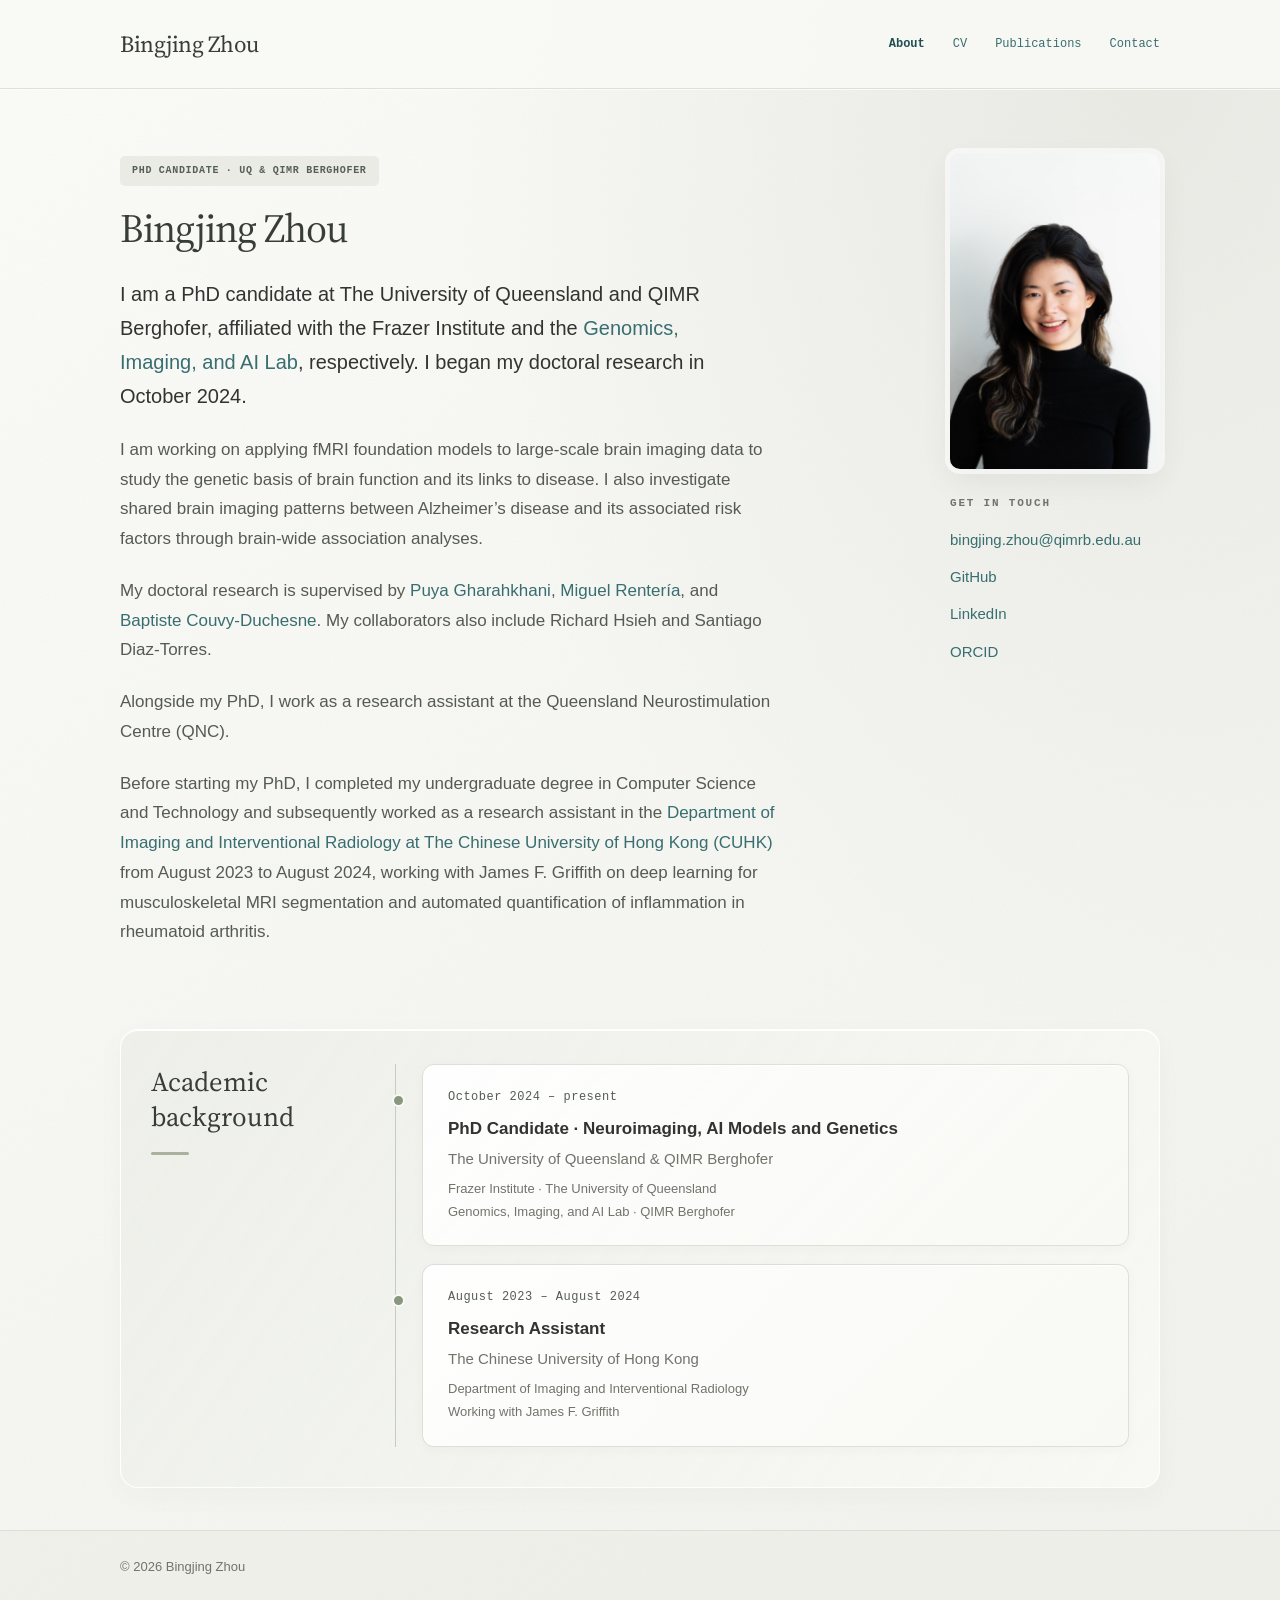
==== index.html @ 1d7e6c85 "Refine collaborator introduction" ====
<!doctype html>
<html lang="en">
<head>
<meta charset="utf-8">
<meta name="viewport" content="width=device-width, initial-scale=1">
<title>Bingjing Zhou | Imaging Genetics &amp; AI | QIMR Berghofer</title>
<meta name="description" content="Bingjing Zhou, PhD candidate at The University of Queensland and QIMR Berghofer. Academic background and contact information.">
<link rel="icon" href="data:image/svg+xml,%3Csvg xmlns='http://www.w3.org/2000/svg' viewBox='0 0 32 32'%3E%3Crect width='32' height='32' rx='8' fill='%233d365d'/%3E%3Ctext x='16' y='23' text-anchor='middle' font-family='Georgia' font-size='23' fill='white'%3EB%3C/text%3E%3C/svg%3E">
<link rel="stylesheet" href="site.css?v=20260913-teal-links">
<link rel="preconnect" href="https://fonts.googleapis.com">
<link rel="preconnect" href="https://fonts.gstatic.com" crossorigin>
<link href="https://fonts.googleapis.com/css2?family=Source+Sans+3:wght@400;500;600&family=Source+Serif+4:wght@400;500&display=swap" rel="stylesheet">
</head>
<body>
<a class="skip" href="#about">Skip to content</a>
<header><nav class="wrap" aria-label="Main navigation"><a class="brand" href="index.html">Bingjing Zhou</a><div class="navlinks"><a href="index.html" aria-current="page">About</a><a href="cv.html">CV</a><a href="publications.html">Publications</a><a href="index.html#contact">Contact</a></div></nav></header>
<main class="wrap">
<section class="intro" id="about" aria-labelledby="name">
<div><p class="eyebrow">PhD Candidate · UQ &amp; QIMR Berghofer</p><h1 id="name">Bingjing Zhou</h1><p class="lead">I am a PhD candidate at The University of Queensland and QIMR Berghofer, affiliated with the Frazer Institute and the <a href="https://www.qimrb.edu.au/researchers-and-labs/genomics-imaging-and-ai-lab">Genomics, Imaging, and AI Lab</a>, respectively. I began my doctoral research in October 2024.</p><p class="bio">I am working on applying fMRI foundation models to large-scale brain imaging data to study the genetic basis of brain function and its links to disease. I also investigate shared brain imaging patterns between Alzheimer’s disease and its associated risk factors through brain-wide association analyses.</p><p class="bio">My doctoral research is supervised by <a href="https://www.qimrb.edu.au/about/our-people/puya-gharahkhani">Puya Gharahkhani</a>, <a href="https://www.qimrb.edu.au/researchers-and-labs/computational-neurogenomics">Miguel Rentería</a>, and <a href="https://www.qimrb.edu.au/about/our-people/baptiste-couvy-duchesne">Baptiste Couvy-Duchesne</a>. My collaborators also include Richard Hsieh and Santiago Diaz-Torres.</p><p class="bio">Alongside my PhD, I work as a research assistant at the Queensland Neurostimulation Centre (QNC).</p><p class="bio">Before starting my PhD, I completed my undergraduate degree in Computer Science and Technology and subsequently worked as a research assistant in the <a href="https://www.diir.cuhk.edu.hk/">Department of Imaging and Interventional Radiology at The Chinese University of Hong Kong (CUHK)</a> from August 2023 to August 2024, working with James F. Griffith on deep learning for musculoskeletal MRI segmentation and automated quantification of inflammation in rheumatoid arthritis.</p></div>
<aside class="contact" id="contact" aria-labelledby="contact-title"><img class="profile-photo" src="assets/bingjing-zhou.jpg" alt="Bingjing Zhou" width="150" height="225"><h2 id="contact-title">Get in touch</h2><ul><li><a href="mailto:bingjing.zhou@qimrb.edu.au">bingjing.zhou@qimrb.edu.au</a></li><li><a href="https://github.com/Bingjing23">GitHub</a></li><li><a href="https://www.linkedin.com/in/bingjing-zhou-9565a0262/">LinkedIn</a></li><li><a href="https://orcid.org/0009-0007-9734-4721">ORCID</a></li></ul></aside>
</section>
<section class="section" id="background" aria-labelledby="background-title"><h2 id="background-title">Academic background</h2><div class="timeline"><article class="entry"><p class="date">October 2024 – present</p><h3>PhD Candidate · Neuroimaging, AI Models and Genetics</h3><p>The University of Queensland &amp; QIMR Berghofer</p><p class="detail">Frazer Institute · The University of Queensland<br>Genomics, Imaging, and AI Lab · QIMR Berghofer</p></article><article class="entry"><p class="date">August 2023 – August 2024</p><h3>Research Assistant</h3><p>The Chinese University of Hong Kong</p><p class="detail">Department of Imaging and Interventional Radiology<br>Working with James F. Griffith</p></article></div></section>
</main><footer><div class="wrap">© 2026 Bingjing Zhou</div></footer>
</body>
</html>
---- site.css ----
:root{color-scheme:light;--ink:#29263b;--muted:#666477;--accent:#574879;--line:#dedce6;--paper:#fbfbfd}*{box-sizing:border-box}html{scroll-behavior:smooth;scroll-padding-top:30px}body{margin:0;background:var(--paper);color:var(--ink);font-family:"Avenir Next",Avenir,"Segoe UI",sans-serif;font-size:17px;line-height:1.8}a{color:var(--accent);text-underline-offset:5px;text-decoration-thickness:1px}a:hover{color:#302143}a:focus-visible{outline:2px solid var(--accent);outline-offset:6px}.skip{position:absolute;left:20px;top:-80px;background:white;padding:10px}.skip:focus{top:10px}.wrap{width:min(100% - 64px,1040px);margin:auto}header{padding:29px 0;border-bottom:1px solid var(--line)}nav{display:flex;align-items:center;justify-content:space-between;gap:24px}.brand{text-decoration:none;font-family:Georgia,"Times New Roman",serif;font-size:24px;color:var(--ink)}.navlinks{display:flex;gap:28px;font-size:14px}.navlinks a{text-decoration:none}main{padding-top:78px}.intro{display:grid;grid-template-columns:minmax(0,1fr) 230px;gap:80px;padding-bottom:66px}.eyebrow{font-size:12px;letter-spacing:2px;text-transform:uppercase;font-weight:600;color:var(--accent);margin:0 0 20px}h1,h2{font-family:Georgia,"Times New Roman",serif;font-weight:400}h1{font-size:clamp(30px,4vw,40px);line-height:1.2;letter-spacing:-.6px;margin:0 0 25px}p{margin:0 0 22px}.lead{font-size:21px;line-height:1.65;max-width:600px}.bio{max-width:660px;color:#514e61}.contact{padding-top:0;margin-top:9px}.contact h2{font-family:inherit;font-weight:600;font-size:14px;margin:0 0 17px}.contact ul{list-style:none;padding:0;margin:0}.contact li{margin-bottom:11px;font-size:15px}.contact a{overflow-wrap:anywhere}.email{display:block;font-size:13px;margin-top:5px;color:var(--muted)}.section{display:grid;grid-template-columns:230px 1fr;gap:60px;border-top:1px solid var(--line);padding:40px 0 50px}.section h2{font-size:29px;line-height:1.3;margin:0}.timeline{border-left:1px solid #c6bfd5;padding-left:29px}.entry+.entry{margin-top:33px;padding-top:29px;border-top:1px solid var(--line)}.date{font-size:13px;letter-spacing:.5px;color:var(--accent);margin-bottom:7px}.entry h3{font-size:18px;font-weight:600;line-height:1.5;margin:0 0 4px}.entry p{font-size:16px;color:var(--muted);margin:0}.entry .detail{font-size:14px;margin-top:6px}footer{border-top:1px solid var(--line);padding:25px 0 32px;font-size:13px;color:var(--muted)}@media(max-width:740px){.wrap{width:calc(100% - 40px)}header{padding:22px 0}.navlinks{gap:16px}main{padding-top:48px}.intro{grid-template-columns:1fr;gap:22px;padding-bottom:38px}.intro>.contact{grid-row:1}h1{letter-spacing:-1px}.lead{font-size:19px}.contact{max-width:none}.contact ul{display:flex;gap:14px 24px;flex-wrap:wrap}.contact li{margin:0}.email{margin:12px 0}.section{grid-template-columns:1fr;gap:25px;padding:32px 0}.timeline{padding-left:20px}}@media(prefers-reduced-motion:reduce){html{scroll-behavior:auto}}

.profile-photo{display:block;width:150px;height:auto;border-radius:8px;margin:0 0 25px}.navlinks{flex-wrap:wrap}.navlinks a[aria-current="page"]{text-decoration:underline}.document{padding-bottom:60px}.document h1{font-size:44px;margin-bottom:40px}.document h2{font-size:27px;margin:32px 0 16px}.document h3{font-size:18px;margin-bottom:7px}.document ul{padding-left:22px}.publication{padding:25px 0;border-top:1px solid var(--line)}.publication h2{font-family:inherit;font-size:19px;line-height:1.6;margin:0 0 12px}.publication p{color:var(--muted);font-size:16px}.cv-block{border-top:1px solid var(--line);padding:20px 0}.cv-block p{margin-bottom:12px}@media(max-width:520px){nav{align-items:flex-start;flex-direction:column;gap:15px}.profile-photo{width:130px;height:auto}}

/* Editorial layout with a restrained lavender palette. */
:root{--ink:#292536;--muted:#706a7b;--accent:#68527f;--line:#e6e0e9;--paper:#fcfaf8}
body{background:radial-gradient(ellipse at 100% 0, #eee8f2 0, transparent 42rem),var(--paper)}
header{background:rgba(252,250,248,.8);padding:24px 0}
.brand{font-size:23px;letter-spacing:-.5px}
.navlinks{gap:8px}
.navlinks a{padding:6px 13px;border-radius:24px;transition:background .15s ease}
.navlinks a:hover,.navlinks a[aria-current="page"]{background:#ece5f0;text-decoration:none}
main{padding-top:64px}
.intro{gap:64px;grid-template-columns:minmax(0,1fr) 210px;padding-bottom:60px}
.eyebrow{font-size:10px;letter-spacing:1.6px;margin-bottom:18px}
h1{font-size:clamp(32px,4vw,40px);letter-spacing:-1px}
.lead{font-size:20px;line-height:1.75}
.bio{font-size:16px;line-height:1.85}
.bio a,.lead a{text-decoration-color:#c7b6d1}
.contact{margin-top:0;padding:0}
.profile-photo{width:100%;max-width:210px;height:auto;border-radius:12px;margin-bottom:25px;box-shadow:0 10px 28px #39254b12}
.contact h2{font-size:11px;text-transform:uppercase;letter-spacing:1.8px;color:var(--muted);margin-bottom:14px}
.contact ul{display:flex;flex-wrap:wrap;gap:9px}
.contact li{margin:0;font-size:12px}
.contact li a{display:block;padding:5px 11px;border:1px solid var(--line);border-radius:20px;text-decoration:none;background:#ffffff80}
.contact li a:hover{background:#eee7f2;border-color:#cbbcd5}
.section{grid-template-columns:210px 1fr;gap:64px;padding:40px 0 60px}
.section h2{font-size:27px}
.timeline{padding-left:26px;border-color:#d8ccdf}
.entry{position:relative;background:#ffffff90;border:1px solid var(--line);border-radius:12px;padding:22px 25px}
.entry::before{content:"";position:absolute;width:9px;height:9px;border-radius:50%;background:var(--accent);border:2px solid var(--paper);left:-31px;top:29px}
.entry+.entry{margin-top:18px;padding-top:22px}
.entry .date{font-size:12px;color:var(--accent);margin-bottom:8px}
.entry h3{font-size:17px}
.entry p{font-size:15px}
.entry .detail{font-size:13px}
.document{max-width:860px}
.document h1{font-size:38px;margin-bottom:34px}
.document h2{font-size:26px}
.cv-block,.publication{background:#ffffff80;border:1px solid var(--line);border-radius:12px;padding:24px 28px;margin-bottom:18px}
.cv-block h3{margin-top:0}
.publication h2{font-size:19px}
footer{background:#f2edf380}
@media(max-width:740px){
 main{padding-top:32px}
 .intro{grid-template-columns:1fr;gap:30px;padding-bottom:36px}
 .intro>.contact{grid-row:1;display:grid;grid-template-columns:130px 1fr;column-gap:24px;align-items:start}
 .profile-photo{width:130px;grid-row:1 / 3;margin-bottom:0}
 .contact h2{margin-top:8px;margin-bottom:12px;align-self:end}
 .contact ul{align-self:start;justify-content:flex-start}
 .section{grid-template-columns:1fr;gap:24px;padding:30px 0 40px}
 .lead{font-size:19px}
 .entry{padding:20px}
 .document h1{font-size:34px}
 .cv-block,.publication{padding:20px}
}
@media(max-width:520px){
 .navlinks{gap:2px;margin-left:-10px}
 .navlinks a{padding:5px 10px;font-size:13px}
 .intro>.contact{column-gap:20px}
 .contact li a{padding:4px 9px}
}
@media(prefers-reduced-motion:reduce){.navlinks a{transition:none}}

/* Cool blue accents keep the academic layout calm and distinctive. */
:root{--ink:#243747;--muted:#617787;--accent:#326d94;--line:#d9e6ef;--paper:#fbfdff}
body{background:radial-gradient(ellipse at 95% 8%,#dcedfa 0,transparent 45rem),linear-gradient(150deg,#fbfdff 25%,#edf6fc 75%,#f9fcff)}
header{background:#fbfdffe6;border-bottom-color:#d9e6ef}
.brand{color:#274e68}
.navlinks a:hover,.navlinks a[aria-current="page"]{background:#deedf7;color:#245c80}
a:hover{color:#17496c}
.eyebrow{display:inline-block;padding:6px 12px;background:#e6f1f9;border-radius:5px;color:#376780;letter-spacing:1.3px}
h1{color:#254d68}
.bio{color:#455d6e}
.bio a,.lead a{text-decoration-color:#a6c9df}
.profile-photo{box-shadow:12px 12px 0 #deedf680,0 12px 30px #305d7612}
.contact li a{background:#f8fcff;border-color:#cfdfeb}
.contact li a:hover{background:#dfedf7;border-color:#aacade}
.section{border-top:0;background:linear-gradient(120deg,#eaf4fb99,#f8fcff);border-radius:18px;padding:34px 30px 40px;margin-bottom:42px;gap:34px}
.section h2{color:#2e5975}
.section h2::after{content:"";display:block;width:38px;height:3px;background:#8cbad6;margin-top:18px;border-radius:2px}
.timeline{border-color:#b8d3e5}
.entry{background:#ffffffd9;border-color:#d5e4ee;box-shadow:0 4px 15px #335a7210}
.entry::before{background:#5d94b7}
.cv-block,.publication{background:#ffffffb8;border-color:#d5e4ee;box-shadow:0 4px 15px #335a7208}
footer{background:#e8f2f980}
@media(max-width:740px){.section{padding:26px 18px 30px;gap:26px;margin-bottom:30px}.section h2::after{margin-top:12px}.timeline{padding-left:22px}.entry::before{left:-27px}}

/* A subtle paper grain adds depth without competing with the text. */
body{position:relative;isolation:isolate}
body::before{content:"";position:absolute;inset:0;z-index:-1;pointer-events:none;opacity:.12;background-image:url("data:image/svg+xml,%3Csvg xmlns='http://www.w3.org/2000/svg' width='180' height='180'%3E%3Cfilter id='grain'%3E%3CfeTurbulence type='fractalNoise' baseFrequency='.78' numOctaves='3' stitchTiles='stitch'/%3E%3C/filter%3E%3Cpath fill='%236c8799' filter='url(%23grain)' opacity='.4' d='M0 0h180v180H0z'/%3E%3C/svg%3E")}
header{background:#fbfdffd9;box-shadow:0 1px 0 #ffffffb3}
.profile-photo{box-shadow:0 0 0 5px #ffffff85,0 12px 30px #31566e18;border-radius:10px}
.section{background:linear-gradient(125deg,#e6f1f9b3,#f8fcffb3);border:1px solid #ffffffc7;box-shadow:inset 0 1px 0 #fff,0 8px 28px #36566d08}
.entry,.cv-block,.publication{background:linear-gradient(135deg,#ffffffeb,#f8fbfde0);box-shadow:inset 0 1px 0 #fff,0 3px 12px #36566d08;border-color:#dce7ee}
.contact li a{box-shadow:inset 0 1px 0 #fff,0 2px 4px #36566d05}

/* Preview: editorial serif headings and readable sans-serif body. */
body{font-family:"Avenir Next",Avenir,"Segoe UI",sans-serif;font-size:17px;line-height:1.75}
h1,h2,.brand{font-family:"Source Serif 4",Georgia,serif}
.bio{font-size:17px;line-height:1.75}
.lead{line-height:1.7}
.contact h2,.publication h2{font-family:inherit}

/* Paper-white preview with restrained typewriter accents. */
:root{--ink:#333431;--muted:#73736c;--accent:#555c55;--line:#ddded7;--paper:#f8f8f4}
body{background:radial-gradient(ellipse at 90% 5%,#e9eae4 0,transparent 45rem),linear-gradient(140deg,#fbfbf8,#f1f2ed)}
header{background:#fafaf6db;border-bottom-color:#dedfd8}
h1,.brand,.section h2{color:#383d37}
a:hover{color:#272d28}
.navlinks,.eyebrow,.date,.contact h2{font-family:"SFMono-Regular",Consolas,"Liberation Mono",monospace}
.navlinks{font-size:12px}
.navlinks a:hover,.navlinks a[aria-current="page"]{background:#e6e8e0;color:#3b433b}
.eyebrow{background:#e9ebe4;color:#565f53;font-size:10px;letter-spacing:.7px}
.bio{color:#555b53}
.bio a,.lead a{text-decoration-color:#b5bdb0}
.profile-photo{box-shadow:0 0 0 5px #ffffff9c,0 12px 30px #393b3014}
.contact li a{background:#fafbf7;border-color:#dadfd3;box-shadow:inset 0 1px 0 #fff}
.contact li a:hover{background:#e9ece3;border-color:#bdc5b6}
.section{background:linear-gradient(125deg,#e9ebe4a6,#fafbf7c7);border-color:#ffffffe0;box-shadow:inset 0 1px 0 #fff,0 8px 28px #393b3008}
.section h2::after{background:#a8b29e}
.timeline{border-color:#c6ccbf}
.entry,.cv-block,.publication{background:linear-gradient(135deg,#fffffff0,#f8f9f4e0);border-color:#dedfd7;box-shadow:inset 0 1px 0 #fff,0 3px 12px #393b3008}
.entry::before{background:#89977f}
footer{background:#e9ece380}

/* Restore understated navigation and vertically arranged contact links. */
.navlinks{gap:28px;margin-left:0}
.navlinks a{padding:0;border-radius:0;transition:none}
.navlinks a:hover,.navlinks a[aria-current="page"]{background:transparent;text-decoration:underline;text-underline-offset:5px}
.contact ul{display:block}
.contact li{margin:0 0 11px;font-size:15px}
.contact li a{display:inline;padding:0;border:0;border-radius:0;background:transparent;box-shadow:none;text-decoration:underline;text-underline-offset:5px}
.contact li a:hover{background:transparent}
@media(max-width:740px){.navlinks{gap:16px}}
@media(max-width:520px){.navlinks a{padding:0}}

/* Identify links by a muted teal accent, without underlines. */
a{color:#386e70;text-decoration:none}
a:hover{color:#214e50;text-decoration:none}
.navlinks a:hover,.navlinks a[aria-current="page"],.contact li a{text-decoration:none}
.navlinks a[aria-current="page"]{color:#214e50;font-weight:600}
.contact li a:hover{color:#214e50}
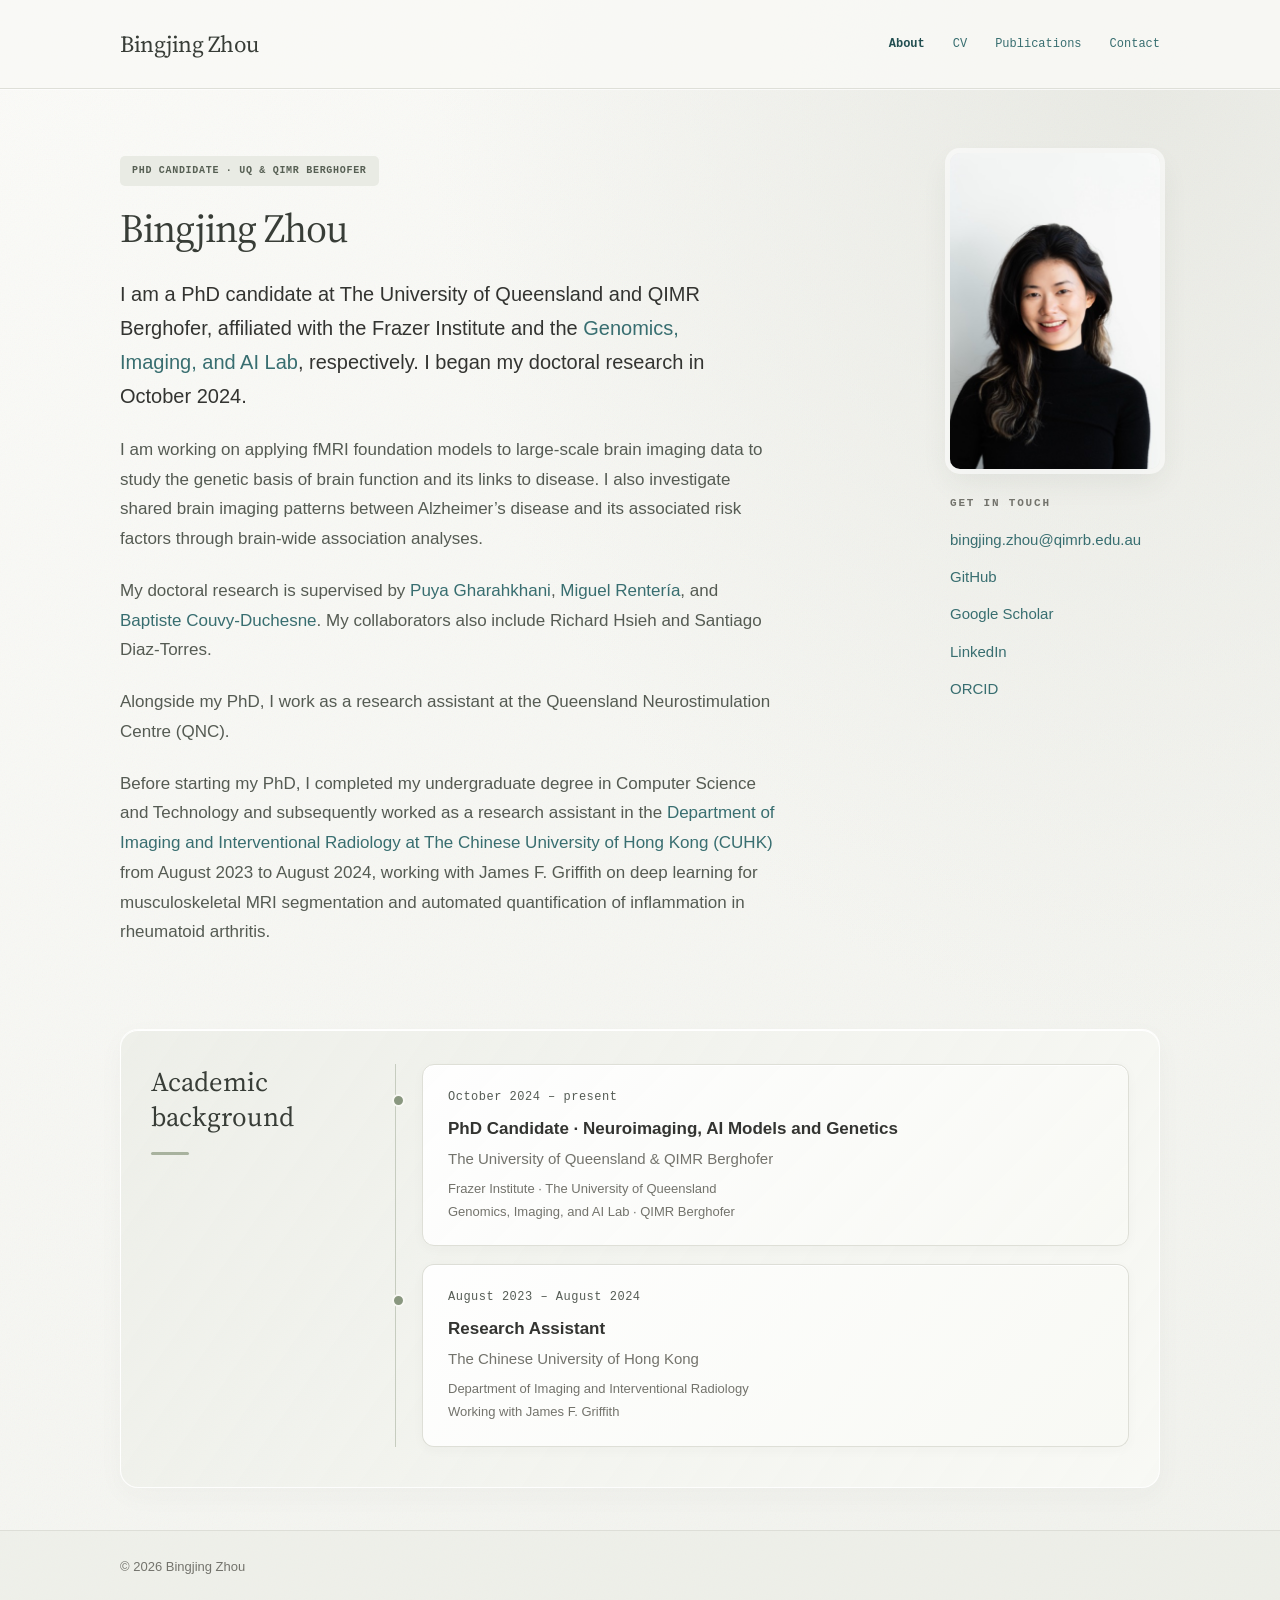
==== commit bf772cc7: "Add Google Scholar profile link" ====
--- a/index.html
+++ b/index.html
@@ -17,7 +17,7 @@
 <main class="wrap">
 <section class="intro" id="about" aria-labelledby="name">
 <div><p class="eyebrow">PhD Candidate · UQ &amp; QIMR Berghofer</p><h1 id="name">Bingjing Zhou</h1><p class="lead">I am a PhD candidate at The University of Queensland and QIMR Berghofer, affiliated with the Frazer Institute and the <a href="https://www.qimrb.edu.au/researchers-and-labs/genomics-imaging-and-ai-lab">Genomics, Imaging, and AI Lab</a>, respectively. I began my doctoral research in October 2024.</p><p class="bio">I am working on applying fMRI foundation models to large-scale brain imaging data to study the genetic basis of brain function and its links to disease. I also investigate shared brain imaging patterns between Alzheimer’s disease and its associated risk factors through brain-wide association analyses.</p><p class="bio">My doctoral research is supervised by <a href="https://www.qimrb.edu.au/about/our-people/puya-gharahkhani">Puya Gharahkhani</a>, <a href="https://www.qimrb.edu.au/researchers-and-labs/computational-neurogenomics">Miguel Rentería</a>, and <a href="https://www.qimrb.edu.au/about/our-people/baptiste-couvy-duchesne">Baptiste Couvy-Duchesne</a>. My collaborators also include Richard Hsieh and Santiago Diaz-Torres.</p><p class="bio">Alongside my PhD, I work as a research assistant at the Queensland Neurostimulation Centre (QNC).</p><p class="bio">Before starting my PhD, I completed my undergraduate degree in Computer Science and Technology and subsequently worked as a research assistant in the <a href="https://www.diir.cuhk.edu.hk/">Department of Imaging and Interventional Radiology at The Chinese University of Hong Kong (CUHK)</a> from August 2023 to August 2024, working with James F. Griffith on deep learning for musculoskeletal MRI segmentation and automated quantification of inflammation in rheumatoid arthritis.</p></div>
-<aside class="contact" id="contact" aria-labelledby="contact-title"><img class="profile-photo" src="assets/bingjing-zhou.jpg" alt="Bingjing Zhou" width="150" height="225"><h2 id="contact-title">Get in touch</h2><ul><li><a href="mailto:bingjing.zhou@qimrb.edu.au">bingjing.zhou@qimrb.edu.au</a></li><li><a href="https://github.com/Bingjing23">GitHub</a></li><li><a href="https://www.linkedin.com/in/bingjing-zhou-9565a0262/">LinkedIn</a></li><li><a href="https://orcid.org/0009-0007-9734-4721">ORCID</a></li></ul></aside>
+<aside class="contact" id="contact" aria-labelledby="contact-title"><img class="profile-photo" src="assets/bingjing-zhou.jpg" alt="Bingjing Zhou" width="150" height="225"><h2 id="contact-title">Get in touch</h2><ul><li><a href="mailto:bingjing.zhou@qimrb.edu.au">bingjing.zhou@qimrb.edu.au</a></li><li><a href="https://github.com/Bingjing23">GitHub</a></li><li><a href="https://scholar.google.com.hk/citations?user=AtSq6WAAAAAJ&amp;hl=en">Google Scholar</a></li><li><a href="https://www.linkedin.com/in/bingjing-zhou-9565a0262/">LinkedIn</a></li><li><a href="https://orcid.org/0009-0007-9734-4721">ORCID</a></li></ul></aside>
 </section>
 <section class="section" id="background" aria-labelledby="background-title"><h2 id="background-title">Academic background</h2><div class="timeline"><article class="entry"><p class="date">October 2024 – present</p><h3>PhD Candidate · Neuroimaging, AI Models and Genetics</h3><p>The University of Queensland &amp; QIMR Berghofer</p><p class="detail">Frazer Institute · The University of Queensland<br>Genomics, Imaging, and AI Lab · QIMR Berghofer</p></article><article class="entry"><p class="date">August 2023 – August 2024</p><h3>Research Assistant</h3><p>The Chinese University of Hong Kong</p><p class="detail">Department of Imaging and Interventional Radiology<br>Working with James F. Griffith</p></article></div></section>
 </main><footer><div class="wrap">© 2026 Bingjing Zhou</div></footer>
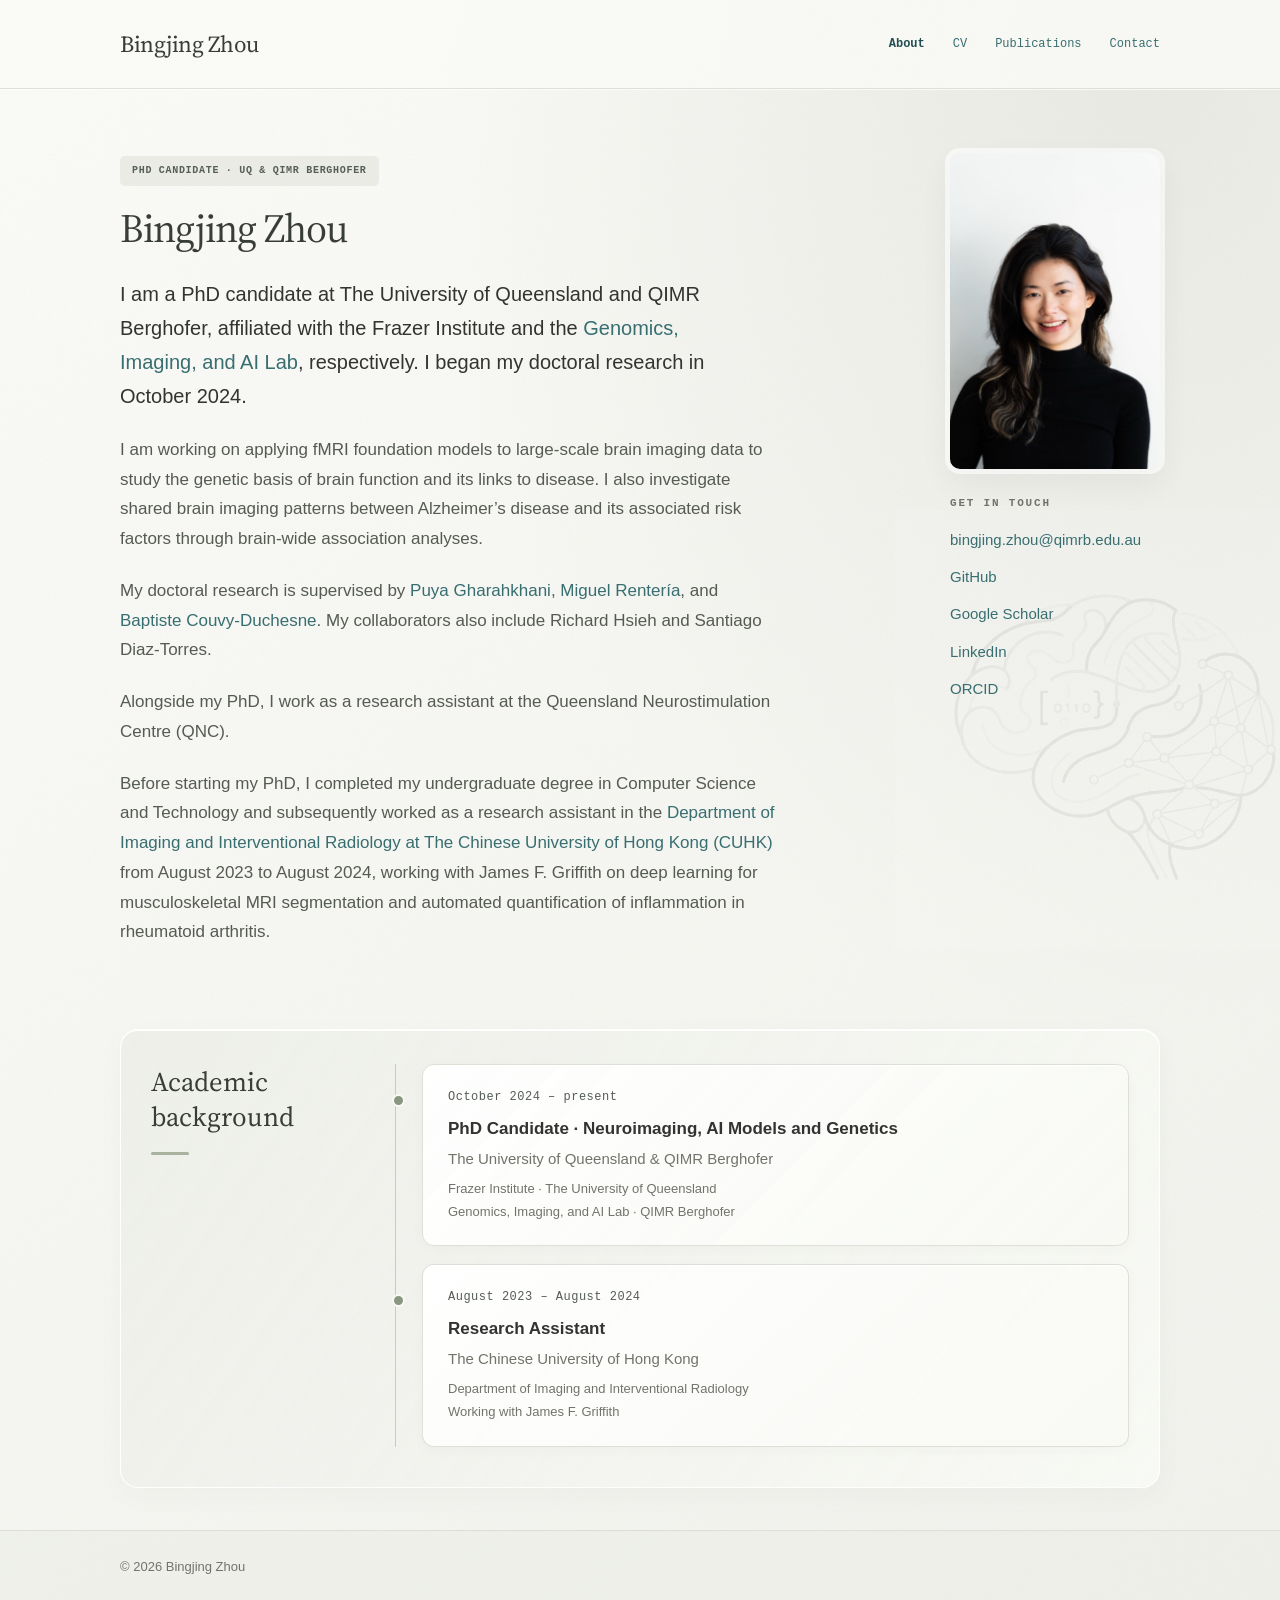
==== commit 9c2a7d28: "Add subtle brain genetics background motif" ====
--- a/index.html
+++ b/index.html
@@ -6,7 +6,7 @@
 <title>Bingjing Zhou | Imaging Genetics &amp; AI | QIMR Berghofer</title>
 <meta name="description" content="Bingjing Zhou, PhD candidate at The University of Queensland and QIMR Berghofer. Academic background and contact information.">
 <link rel="icon" href="data:image/svg+xml,%3Csvg xmlns='http://www.w3.org/2000/svg' viewBox='0 0 32 32'%3E%3Crect width='32' height='32' rx='8' fill='%233d365d'/%3E%3Ctext x='16' y='23' text-anchor='middle' font-family='Georgia' font-size='23' fill='white'%3EB%3C/text%3E%3C/svg%3E">
-<link rel="stylesheet" href="site.css?v=20260913-teal-links">
+<link rel="stylesheet" href="site.css?v=20260914-brain-motif">
 <link rel="preconnect" href="https://fonts.googleapis.com">
 <link rel="preconnect" href="https://fonts.gstatic.com" crossorigin>
 <link href="https://fonts.googleapis.com/css2?family=Source+Sans+3:wght@400;500;600&family=Source+Serif+4:wght@400;500&display=swap" rel="stylesheet">
--- a/site.css
+++ b/site.css
@@ -142,3 +142,7 @@
 .navlinks a:hover,.navlinks a[aria-current="page"],.contact li a{text-decoration:none}
 .navlinks a[aria-current="page"]{color:#214e50;font-weight:600}
 .contact li a:hover{color:#214e50}
+
+/* Decorative research motif, softened into the paper background. */
+body::after{content:"";position:fixed;right:-55px;bottom:-50px;width:440px;height:440px;background:url("assets/brain-gene-ai.jpg") center/contain no-repeat;filter:grayscale(1) contrast(2);mix-blend-mode:multiply;opacity:.09;pointer-events:none;z-index:-1}
+@media(max-width:740px){body::after{width:260px;height:260px;right:-60px;bottom:-35px;opacity:.06}}
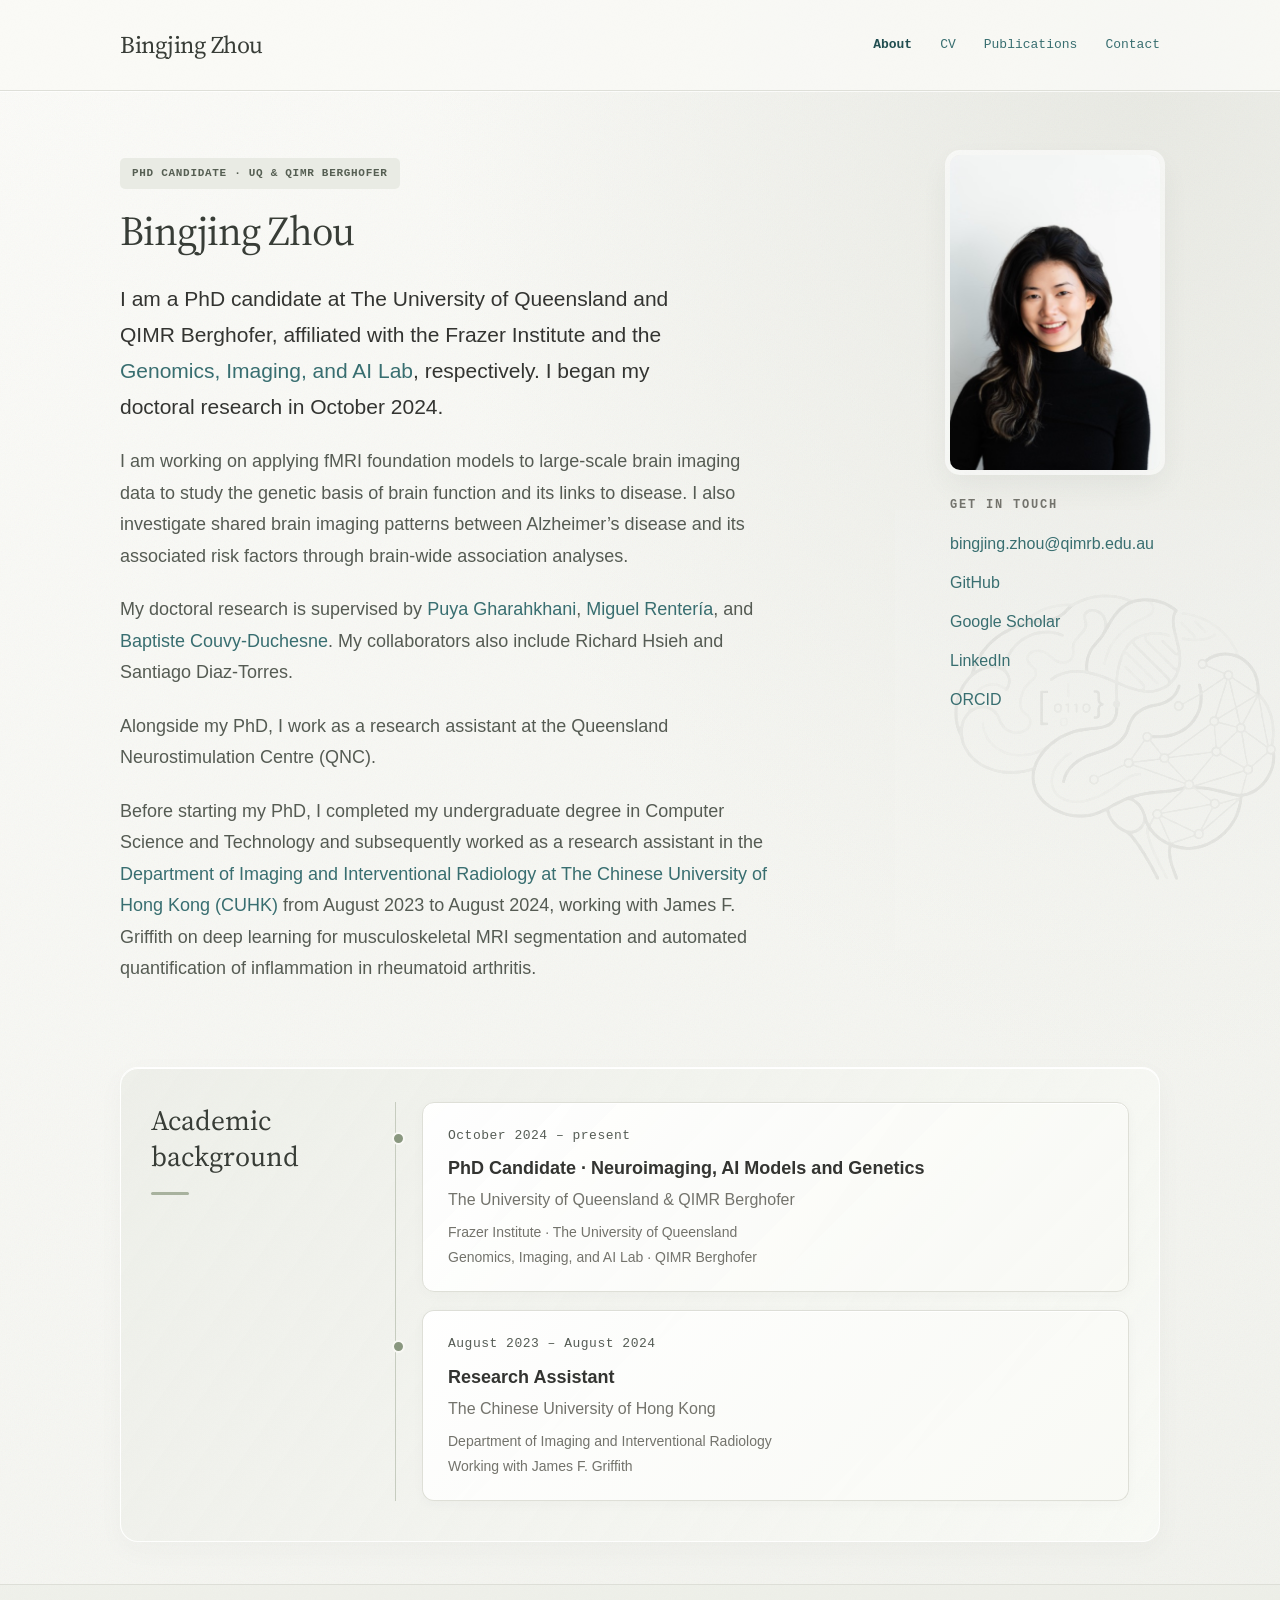
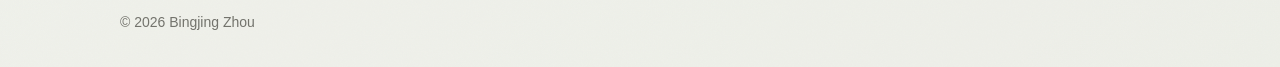
==== commit 9552dfe2: "Increase website font sizes by one pixel" ====
--- a/index.html
+++ b/index.html
@@ -6,7 +6,7 @@
 <title>Bingjing Zhou | Imaging Genetics &amp; AI | QIMR Berghofer</title>
 <meta name="description" content="Bingjing Zhou, PhD candidate at The University of Queensland and QIMR Berghofer. Academic background and contact information.">
 <link rel="icon" href="data:image/svg+xml,%3Csvg xmlns='http://www.w3.org/2000/svg' viewBox='0 0 32 32'%3E%3Crect width='32' height='32' rx='8' fill='%233d365d'/%3E%3Ctext x='16' y='23' text-anchor='middle' font-family='Georgia' font-size='23' fill='white'%3EB%3C/text%3E%3C/svg%3E">
-<link rel="stylesheet" href="site.css?v=20260914-brain-motif">
+<link rel="stylesheet" href="site.css?v=20260914-larger-type">
 <link rel="preconnect" href="https://fonts.googleapis.com">
 <link rel="preconnect" href="https://fonts.gstatic.com" crossorigin>
 <link href="https://fonts.googleapis.com/css2?family=Source+Sans+3:wght@400;500;600&family=Source+Serif+4:wght@400;500&display=swap" rel="stylesheet">
--- a/site.css
+++ b/site.css
@@ -1,46 +1,46 @@
 
-:root{color-scheme:light;--ink:#29263b;--muted:#666477;--accent:#574879;--line:#dedce6;--paper:#fbfbfd}*{box-sizing:border-box}html{scroll-behavior:smooth;scroll-padding-top:30px}body{margin:0;background:var(--paper);color:var(--ink);font-family:"Avenir Next",Avenir,"Segoe UI",sans-serif;font-size:17px;line-height:1.8}a{color:var(--accent);text-underline-offset:5px;text-decoration-thickness:1px}a:hover{color:#302143}a:focus-visible{outline:2px solid var(--accent);outline-offset:6px}.skip{position:absolute;left:20px;top:-80px;background:white;padding:10px}.skip:focus{top:10px}.wrap{width:min(100% - 64px,1040px);margin:auto}header{padding:29px 0;border-bottom:1px solid var(--line)}nav{display:flex;align-items:center;justify-content:space-between;gap:24px}.brand{text-decoration:none;font-family:Georgia,"Times New Roman",serif;font-size:24px;color:var(--ink)}.navlinks{display:flex;gap:28px;font-size:14px}.navlinks a{text-decoration:none}main{padding-top:78px}.intro{display:grid;grid-template-columns:minmax(0,1fr) 230px;gap:80px;padding-bottom:66px}.eyebrow{font-size:12px;letter-spacing:2px;text-transform:uppercase;font-weight:600;color:var(--accent);margin:0 0 20px}h1,h2{font-family:Georgia,"Times New Roman",serif;font-weight:400}h1{font-size:clamp(30px,4vw,40px);line-height:1.2;letter-spacing:-.6px;margin:0 0 25px}p{margin:0 0 22px}.lead{font-size:21px;line-height:1.65;max-width:600px}.bio{max-width:660px;color:#514e61}.contact{padding-top:0;margin-top:9px}.contact h2{font-family:inherit;font-weight:600;font-size:14px;margin:0 0 17px}.contact ul{list-style:none;padding:0;margin:0}.contact li{margin-bottom:11px;font-size:15px}.contact a{overflow-wrap:anywhere}.email{display:block;font-size:13px;margin-top:5px;color:var(--muted)}.section{display:grid;grid-template-columns:230px 1fr;gap:60px;border-top:1px solid var(--line);padding:40px 0 50px}.section h2{font-size:29px;line-height:1.3;margin:0}.timeline{border-left:1px solid #c6bfd5;padding-left:29px}.entry+.entry{margin-top:33px;padding-top:29px;border-top:1px solid var(--line)}.date{font-size:13px;letter-spacing:.5px;color:var(--accent);margin-bottom:7px}.entry h3{font-size:18px;font-weight:600;line-height:1.5;margin:0 0 4px}.entry p{font-size:16px;color:var(--muted);margin:0}.entry .detail{font-size:14px;margin-top:6px}footer{border-top:1px solid var(--line);padding:25px 0 32px;font-size:13px;color:var(--muted)}@media(max-width:740px){.wrap{width:calc(100% - 40px)}header{padding:22px 0}.navlinks{gap:16px}main{padding-top:48px}.intro{grid-template-columns:1fr;gap:22px;padding-bottom:38px}.intro>.contact{grid-row:1}h1{letter-spacing:-1px}.lead{font-size:19px}.contact{max-width:none}.contact ul{display:flex;gap:14px 24px;flex-wrap:wrap}.contact li{margin:0}.email{margin:12px 0}.section{grid-template-columns:1fr;gap:25px;padding:32px 0}.timeline{padding-left:20px}}@media(prefers-reduced-motion:reduce){html{scroll-behavior:auto}}
+:root{color-scheme:light;--ink:#29263b;--muted:#666477;--accent:#574879;--line:#dedce6;--paper:#fbfbfd}*{box-sizing:border-box}html{scroll-behavior:smooth;scroll-padding-top:30px}body{margin:0;background:var(--paper);color:var(--ink);font-family:"Avenir Next",Avenir,"Segoe UI",sans-serif;font-size:18px;line-height:1.8}a{color:var(--accent);text-underline-offset:5px;text-decoration-thickness:1px}a:hover{color:#302143}a:focus-visible{outline:2px solid var(--accent);outline-offset:6px}.skip{position:absolute;left:20px;top:-80px;background:white;padding:10px}.skip:focus{top:10px}.wrap{width:min(100% - 64px,1040px);margin:auto}header{padding:29px 0;border-bottom:1px solid var(--line)}nav{display:flex;align-items:center;justify-content:space-between;gap:24px}.brand{text-decoration:none;font-family:Georgia,"Times New Roman",serif;font-size:25px;color:var(--ink)}.navlinks{display:flex;gap:28px;font-size:15px}.navlinks a{text-decoration:none}main{padding-top:78px}.intro{display:grid;grid-template-columns:minmax(0,1fr) 230px;gap:80px;padding-bottom:66px}.eyebrow{font-size:13px;letter-spacing:2px;text-transform:uppercase;font-weight:600;color:var(--accent);margin:0 0 20px}h1,h2{font-family:Georgia,"Times New Roman",serif;font-weight:400}h1{font-size:clamp(31px,4vw,41px);line-height:1.2;letter-spacing:-.6px;margin:0 0 25px}p{margin:0 0 22px}.lead{font-size:22px;line-height:1.65;max-width:600px}.bio{max-width:660px;color:#514e61}.contact{padding-top:0;margin-top:9px}.contact h2{font-family:inherit;font-weight:600;font-size:15px;margin:0 0 17px}.contact ul{list-style:none;padding:0;margin:0}.contact li{margin-bottom:11px;font-size:16px}.contact a{overflow-wrap:anywhere}.email{display:block;font-size:14px;margin-top:5px;color:var(--muted)}.section{display:grid;grid-template-columns:230px 1fr;gap:60px;border-top:1px solid var(--line);padding:40px 0 50px}.section h2{font-size:30px;line-height:1.3;margin:0}.timeline{border-left:1px solid #c6bfd5;padding-left:29px}.entry+.entry{margin-top:33px;padding-top:29px;border-top:1px solid var(--line)}.date{font-size:14px;letter-spacing:.5px;color:var(--accent);margin-bottom:7px}.entry h3{font-size:19px;font-weight:600;line-height:1.5;margin:0 0 4px}.entry p{font-size:17px;color:var(--muted);margin:0}.entry .detail{font-size:15px;margin-top:6px}footer{border-top:1px solid var(--line);padding:25px 0 32px;font-size:14px;color:var(--muted)}@media(max-width:740px){.wrap{width:calc(100% - 40px)}header{padding:22px 0}.navlinks{gap:16px}main{padding-top:48px}.intro{grid-template-columns:1fr;gap:22px;padding-bottom:38px}.intro>.contact{grid-row:1}h1{letter-spacing:-1px}.lead{font-size:20px}.contact{max-width:none}.contact ul{display:flex;gap:14px 24px;flex-wrap:wrap}.contact li{margin:0}.email{margin:12px 0}.section{grid-template-columns:1fr;gap:25px;padding:32px 0}.timeline{padding-left:20px}}@media(prefers-reduced-motion:reduce){html{scroll-behavior:auto}}
 
-.profile-photo{display:block;width:150px;height:auto;border-radius:8px;margin:0 0 25px}.navlinks{flex-wrap:wrap}.navlinks a[aria-current="page"]{text-decoration:underline}.document{padding-bottom:60px}.document h1{font-size:44px;margin-bottom:40px}.document h2{font-size:27px;margin:32px 0 16px}.document h3{font-size:18px;margin-bottom:7px}.document ul{padding-left:22px}.publication{padding:25px 0;border-top:1px solid var(--line)}.publication h2{font-family:inherit;font-size:19px;line-height:1.6;margin:0 0 12px}.publication p{color:var(--muted);font-size:16px}.cv-block{border-top:1px solid var(--line);padding:20px 0}.cv-block p{margin-bottom:12px}@media(max-width:520px){nav{align-items:flex-start;flex-direction:column;gap:15px}.profile-photo{width:130px;height:auto}}
+.profile-photo{display:block;width:150px;height:auto;border-radius:8px;margin:0 0 25px}.navlinks{flex-wrap:wrap}.navlinks a[aria-current="page"]{text-decoration:underline}.document{padding-bottom:60px}.document h1{font-size:45px;margin-bottom:40px}.document h2{font-size:28px;margin:32px 0 16px}.document h3{font-size:19px;margin-bottom:7px}.document ul{padding-left:22px}.publication{padding:25px 0;border-top:1px solid var(--line)}.publication h2{font-family:inherit;font-size:20px;line-height:1.6;margin:0 0 12px}.publication p{color:var(--muted);font-size:17px}.cv-block{border-top:1px solid var(--line);padding:20px 0}.cv-block p{margin-bottom:12px}@media(max-width:520px){nav{align-items:flex-start;flex-direction:column;gap:15px}.profile-photo{width:130px;height:auto}}
 
 /* Editorial layout with a restrained lavender palette. */
 :root{--ink:#292536;--muted:#706a7b;--accent:#68527f;--line:#e6e0e9;--paper:#fcfaf8}
 body{background:radial-gradient(ellipse at 100% 0, #eee8f2 0, transparent 42rem),var(--paper)}
 header{background:rgba(252,250,248,.8);padding:24px 0}
-.brand{font-size:23px;letter-spacing:-.5px}
+.brand{font-size:24px;letter-spacing:-.5px}
 .navlinks{gap:8px}
 .navlinks a{padding:6px 13px;border-radius:24px;transition:background .15s ease}
 .navlinks a:hover,.navlinks a[aria-current="page"]{background:#ece5f0;text-decoration:none}
 main{padding-top:64px}
 .intro{gap:64px;grid-template-columns:minmax(0,1fr) 210px;padding-bottom:60px}
-.eyebrow{font-size:10px;letter-spacing:1.6px;margin-bottom:18px}
-h1{font-size:clamp(32px,4vw,40px);letter-spacing:-1px}
-.lead{font-size:20px;line-height:1.75}
-.bio{font-size:16px;line-height:1.85}
+.eyebrow{font-size:11px;letter-spacing:1.6px;margin-bottom:18px}
+h1{font-size:clamp(33px,4vw,41px);letter-spacing:-1px}
+.lead{font-size:21px;line-height:1.75}
+.bio{font-size:17px;line-height:1.85}
 .bio a,.lead a{text-decoration-color:#c7b6d1}
 .contact{margin-top:0;padding:0}
 .profile-photo{width:100%;max-width:210px;height:auto;border-radius:12px;margin-bottom:25px;box-shadow:0 10px 28px #39254b12}
-.contact h2{font-size:11px;text-transform:uppercase;letter-spacing:1.8px;color:var(--muted);margin-bottom:14px}
+.contact h2{font-size:12px;text-transform:uppercase;letter-spacing:1.8px;color:var(--muted);margin-bottom:14px}
 .contact ul{display:flex;flex-wrap:wrap;gap:9px}
-.contact li{margin:0;font-size:12px}
+.contact li{margin:0;font-size:13px}
 .contact li a{display:block;padding:5px 11px;border:1px solid var(--line);border-radius:20px;text-decoration:none;background:#ffffff80}
 .contact li a:hover{background:#eee7f2;border-color:#cbbcd5}
 .section{grid-template-columns:210px 1fr;gap:64px;padding:40px 0 60px}
-.section h2{font-size:27px}
+.section h2{font-size:28px}
 .timeline{padding-left:26px;border-color:#d8ccdf}
 .entry{position:relative;background:#ffffff90;border:1px solid var(--line);border-radius:12px;padding:22px 25px}
 .entry::before{content:"";position:absolute;width:9px;height:9px;border-radius:50%;background:var(--accent);border:2px solid var(--paper);left:-31px;top:29px}
 .entry+.entry{margin-top:18px;padding-top:22px}
-.entry .date{font-size:12px;color:var(--accent);margin-bottom:8px}
-.entry h3{font-size:17px}
-.entry p{font-size:15px}
-.entry .detail{font-size:13px}
+.entry .date{font-size:13px;color:var(--accent);margin-bottom:8px}
+.entry h3{font-size:18px}
+.entry p{font-size:16px}
+.entry .detail{font-size:14px}
 .document{max-width:860px}
-.document h1{font-size:38px;margin-bottom:34px}
-.document h2{font-size:26px}
+.document h1{font-size:39px;margin-bottom:34px}
+.document h2{font-size:27px}
 .cv-block,.publication{background:#ffffff80;border:1px solid var(--line);border-radius:12px;padding:24px 28px;margin-bottom:18px}
 .cv-block h3{margin-top:0}
-.publication h2{font-size:19px}
+.publication h2{font-size:20px}
 footer{background:#f2edf380}
 @media(max-width:740px){
  main{padding-top:32px}
@@ -50,14 +50,14 @@
  .contact h2{margin-top:8px;margin-bottom:12px;align-self:end}
  .contact ul{align-self:start;justify-content:flex-start}
  .section{grid-template-columns:1fr;gap:24px;padding:30px 0 40px}
- .lead{font-size:19px}
+ .lead{font-size:20px}
  .entry{padding:20px}
- .document h1{font-size:34px}
+ .document h1{font-size:35px}
  .cv-block,.publication{padding:20px}
 }
 @media(max-width:520px){
  .navlinks{gap:2px;margin-left:-10px}
- .navlinks a{padding:5px 10px;font-size:13px}
+ .navlinks a{padding:5px 10px;font-size:14px}
  .intro>.contact{column-gap:20px}
  .contact li a{padding:4px 9px}
 }
@@ -97,9 +97,9 @@
 .contact li a{box-shadow:inset 0 1px 0 #fff,0 2px 4px #36566d05}
 
 /* Preview: editorial serif headings and readable sans-serif body. */
-body{font-family:"Avenir Next",Avenir,"Segoe UI",sans-serif;font-size:17px;line-height:1.75}
+body{font-family:"Avenir Next",Avenir,"Segoe UI",sans-serif;font-size:18px;line-height:1.75}
 h1,h2,.brand{font-family:"Source Serif 4",Georgia,serif}
-.bio{font-size:17px;line-height:1.75}
+.bio{font-size:18px;line-height:1.75}
 .lead{line-height:1.7}
 .contact h2,.publication h2{font-family:inherit}
 
@@ -110,9 +110,9 @@
 h1,.brand,.section h2{color:#383d37}
 a:hover{color:#272d28}
 .navlinks,.eyebrow,.date,.contact h2{font-family:"SFMono-Regular",Consolas,"Liberation Mono",monospace}
-.navlinks{font-size:12px}
+.navlinks{font-size:13px}
 .navlinks a:hover,.navlinks a[aria-current="page"]{background:#e6e8e0;color:#3b433b}
-.eyebrow{background:#e9ebe4;color:#565f53;font-size:10px;letter-spacing:.7px}
+.eyebrow{background:#e9ebe4;color:#565f53;font-size:11px;letter-spacing:.7px}
 .bio{color:#555b53}
 .bio a,.lead a{text-decoration-color:#b5bdb0}
 .profile-photo{box-shadow:0 0 0 5px #ffffff9c,0 12px 30px #393b3014}
@@ -130,7 +130,7 @@
 .navlinks a{padding:0;border-radius:0;transition:none}
 .navlinks a:hover,.navlinks a[aria-current="page"]{background:transparent;text-decoration:underline;text-underline-offset:5px}
 .contact ul{display:block}
-.contact li{margin:0 0 11px;font-size:15px}
+.contact li{margin:0 0 11px;font-size:16px}
 .contact li a{display:inline;padding:0;border:0;border-radius:0;background:transparent;box-shadow:none;text-decoration:underline;text-underline-offset:5px}
 .contact li a:hover{background:transparent}
 @media(max-width:740px){.navlinks{gap:16px}}
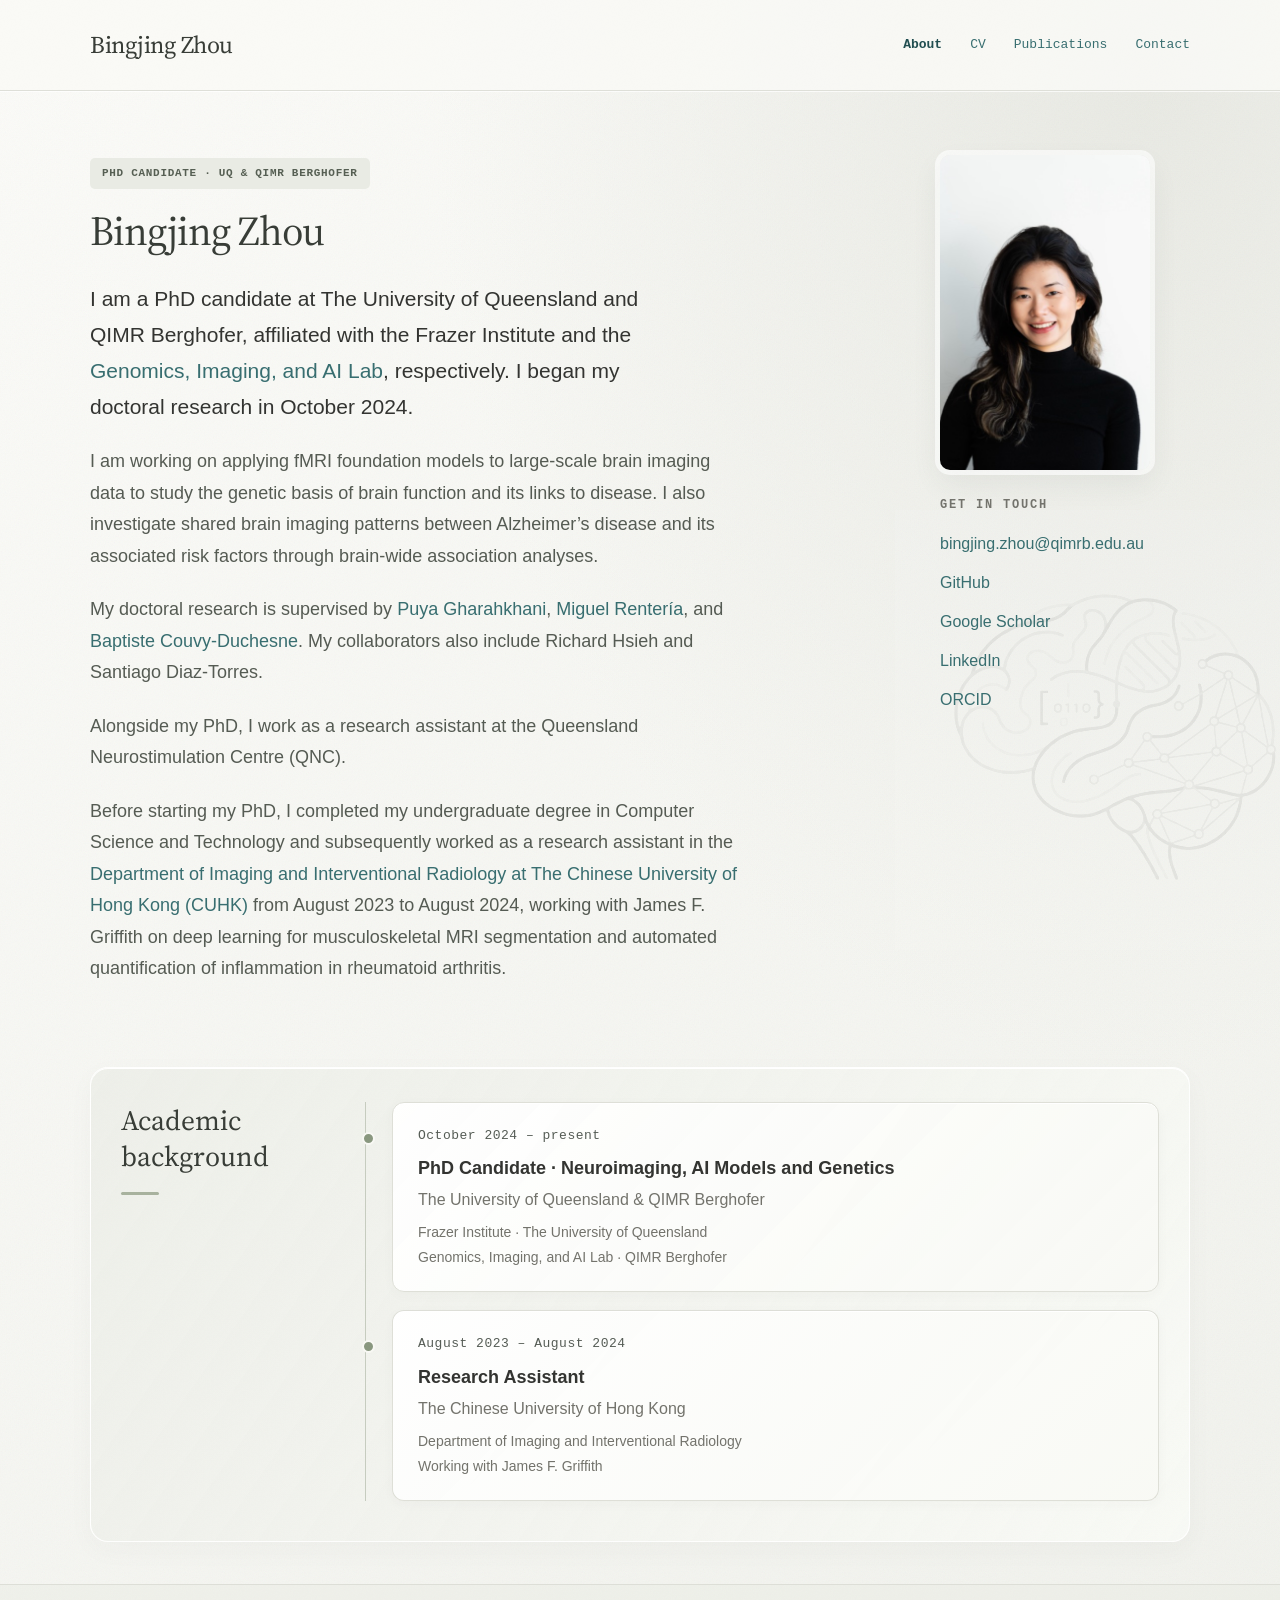
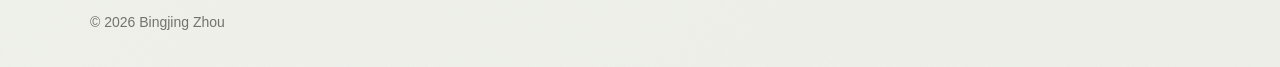
==== commit 05feb1a7: "Widen layout and keep contact email on one line" ====
--- a/index.html
+++ b/index.html
@@ -6,7 +6,7 @@
 <title>Bingjing Zhou | Imaging Genetics &amp; AI | QIMR Berghofer</title>
 <meta name="description" content="Bingjing Zhou, PhD candidate at The University of Queensland and QIMR Berghofer. Academic background and contact information.">
 <link rel="icon" href="data:image/svg+xml,%3Csvg xmlns='http://www.w3.org/2000/svg' viewBox='0 0 32 32'%3E%3Crect width='32' height='32' rx='8' fill='%233d365d'/%3E%3Ctext x='16' y='23' text-anchor='middle' font-family='Georgia' font-size='23' fill='white'%3EB%3C/text%3E%3C/svg%3E">
-<link rel="stylesheet" href="site.css?v=20260914-larger-type">
+<link rel="stylesheet" href="site.css?v=20260914-wider-layout">
 <link rel="preconnect" href="https://fonts.googleapis.com">
 <link rel="preconnect" href="https://fonts.gstatic.com" crossorigin>
 <link href="https://fonts.googleapis.com/css2?family=Source+Sans+3:wght@400;500;600&family=Source+Serif+4:wght@400;500&display=swap" rel="stylesheet">
--- a/site.css
+++ b/site.css
@@ -146,3 +146,19 @@
 /* Decorative research motif, softened into the paper background. */
 body::after{content:"";position:fixed;right:-55px;bottom:-50px;width:440px;height:440px;background:url("assets/brain-gene-ai.jpg") center/contain no-repeat;filter:grayscale(1) contrast(2);mix-blend-mode:multiply;opacity:.09;pointer-events:none;z-index:-1}
 @media(max-width:740px){body::after{width:260px;height:260px;right:-60px;bottom:-35px;opacity:.06}}
+
+/* Give contact details room while keeping the email address intact. */
+.wrap{width:min(100% - 64px,1100px)}
+.intro{grid-template-columns:minmax(0,1fr) 250px;gap:64px}
+.contact a[href^="mailto:"]{white-space:nowrap;overflow-wrap:normal}
+@media(max-width:740px){
+ .wrap{width:calc(100% - 40px)}
+ .intro{grid-template-columns:1fr}
+ .intro>.contact{grid-template-columns:130px minmax(0,1fr)}
+}
+@media(max-width:560px){
+ .intro>.contact{display:block}
+ .profile-photo{margin-bottom:24px}
+ .contact h2{margin-top:0}
+}
+@media(max-width:360px){.contact a[href^="mailto:"]{font-size:14px}}
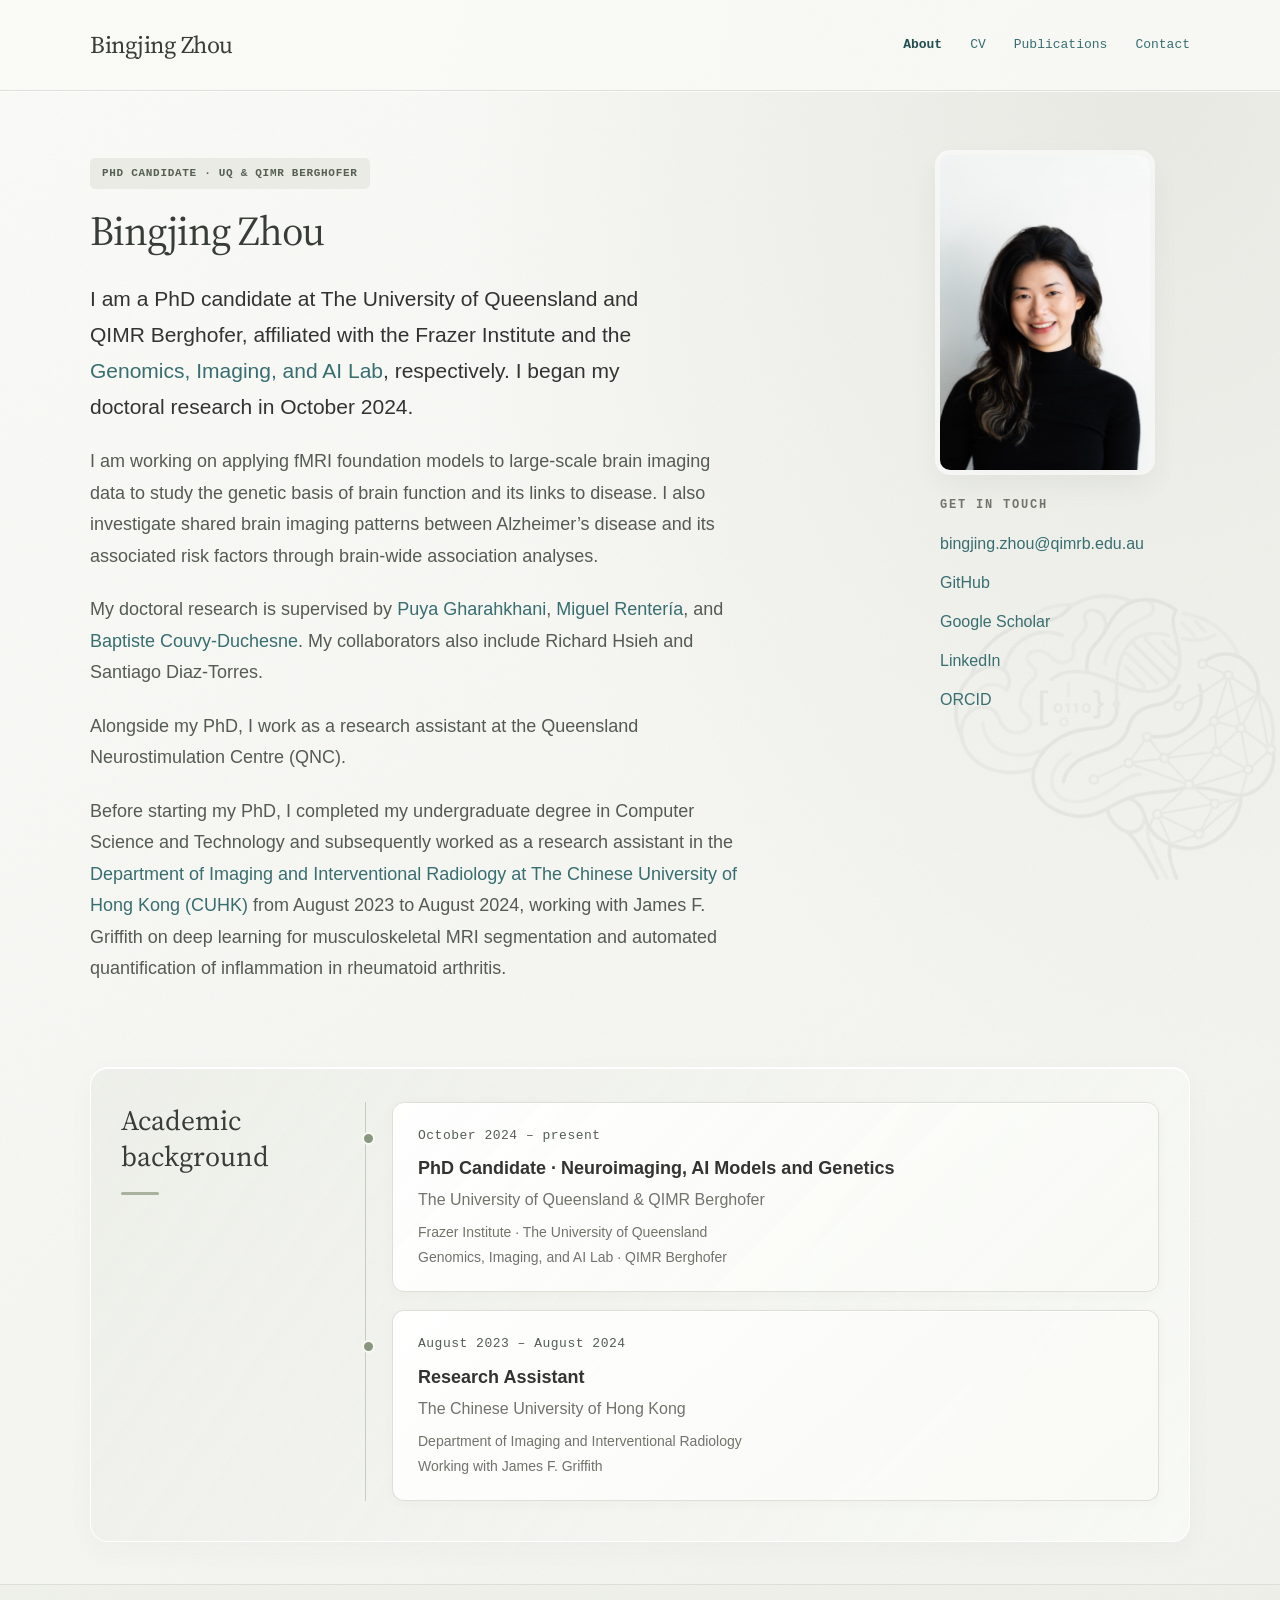
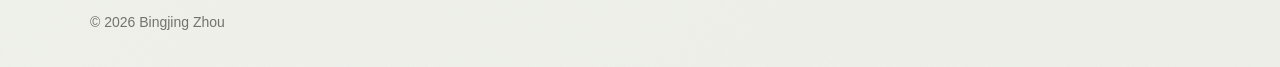
==== commit cab8d108: "Use transparent PNG for background motif" ====
--- a/index.html
+++ b/index.html
@@ -6,7 +6,7 @@
 <title>Bingjing Zhou | Imaging Genetics &amp; AI | QIMR Berghofer</title>
 <meta name="description" content="Bingjing Zhou, PhD candidate at The University of Queensland and QIMR Berghofer. Academic background and contact information.">
 <link rel="icon" href="data:image/svg+xml,%3Csvg xmlns='http://www.w3.org/2000/svg' viewBox='0 0 32 32'%3E%3Crect width='32' height='32' rx='8' fill='%233d365d'/%3E%3Ctext x='16' y='23' text-anchor='middle' font-family='Georgia' font-size='23' fill='white'%3EB%3C/text%3E%3C/svg%3E">
-<link rel="stylesheet" href="site.css?v=20260914-wider-layout">
+<link rel="stylesheet" href="site.css?v=20260914-transparent-motif">
 <link rel="preconnect" href="https://fonts.googleapis.com">
 <link rel="preconnect" href="https://fonts.gstatic.com" crossorigin>
 <link href="https://fonts.googleapis.com/css2?family=Source+Sans+3:wght@400;500;600&family=Source+Serif+4:wght@400;500&display=swap" rel="stylesheet">
--- a/site.css
+++ b/site.css
@@ -144,7 +144,7 @@
 .contact li a:hover{color:#214e50}
 
 /* Decorative research motif, softened into the paper background. */
-body::after{content:"";position:fixed;right:-55px;bottom:-50px;width:440px;height:440px;background:url("assets/brain-gene-ai.jpg") center/contain no-repeat;filter:grayscale(1) contrast(2);mix-blend-mode:multiply;opacity:.09;pointer-events:none;z-index:-1}
+body::after{content:"";position:fixed;right:-55px;bottom:-50px;width:440px;height:440px;background:url("assets/omni-motif.png") center/contain no-repeat;filter:grayscale(1);mix-blend-mode:multiply;opacity:.09;pointer-events:none;z-index:-1}
 @media(max-width:740px){body::after{width:260px;height:260px;right:-60px;bottom:-35px;opacity:.06}}
 
 /* Give contact details room while keeping the email address intact. */
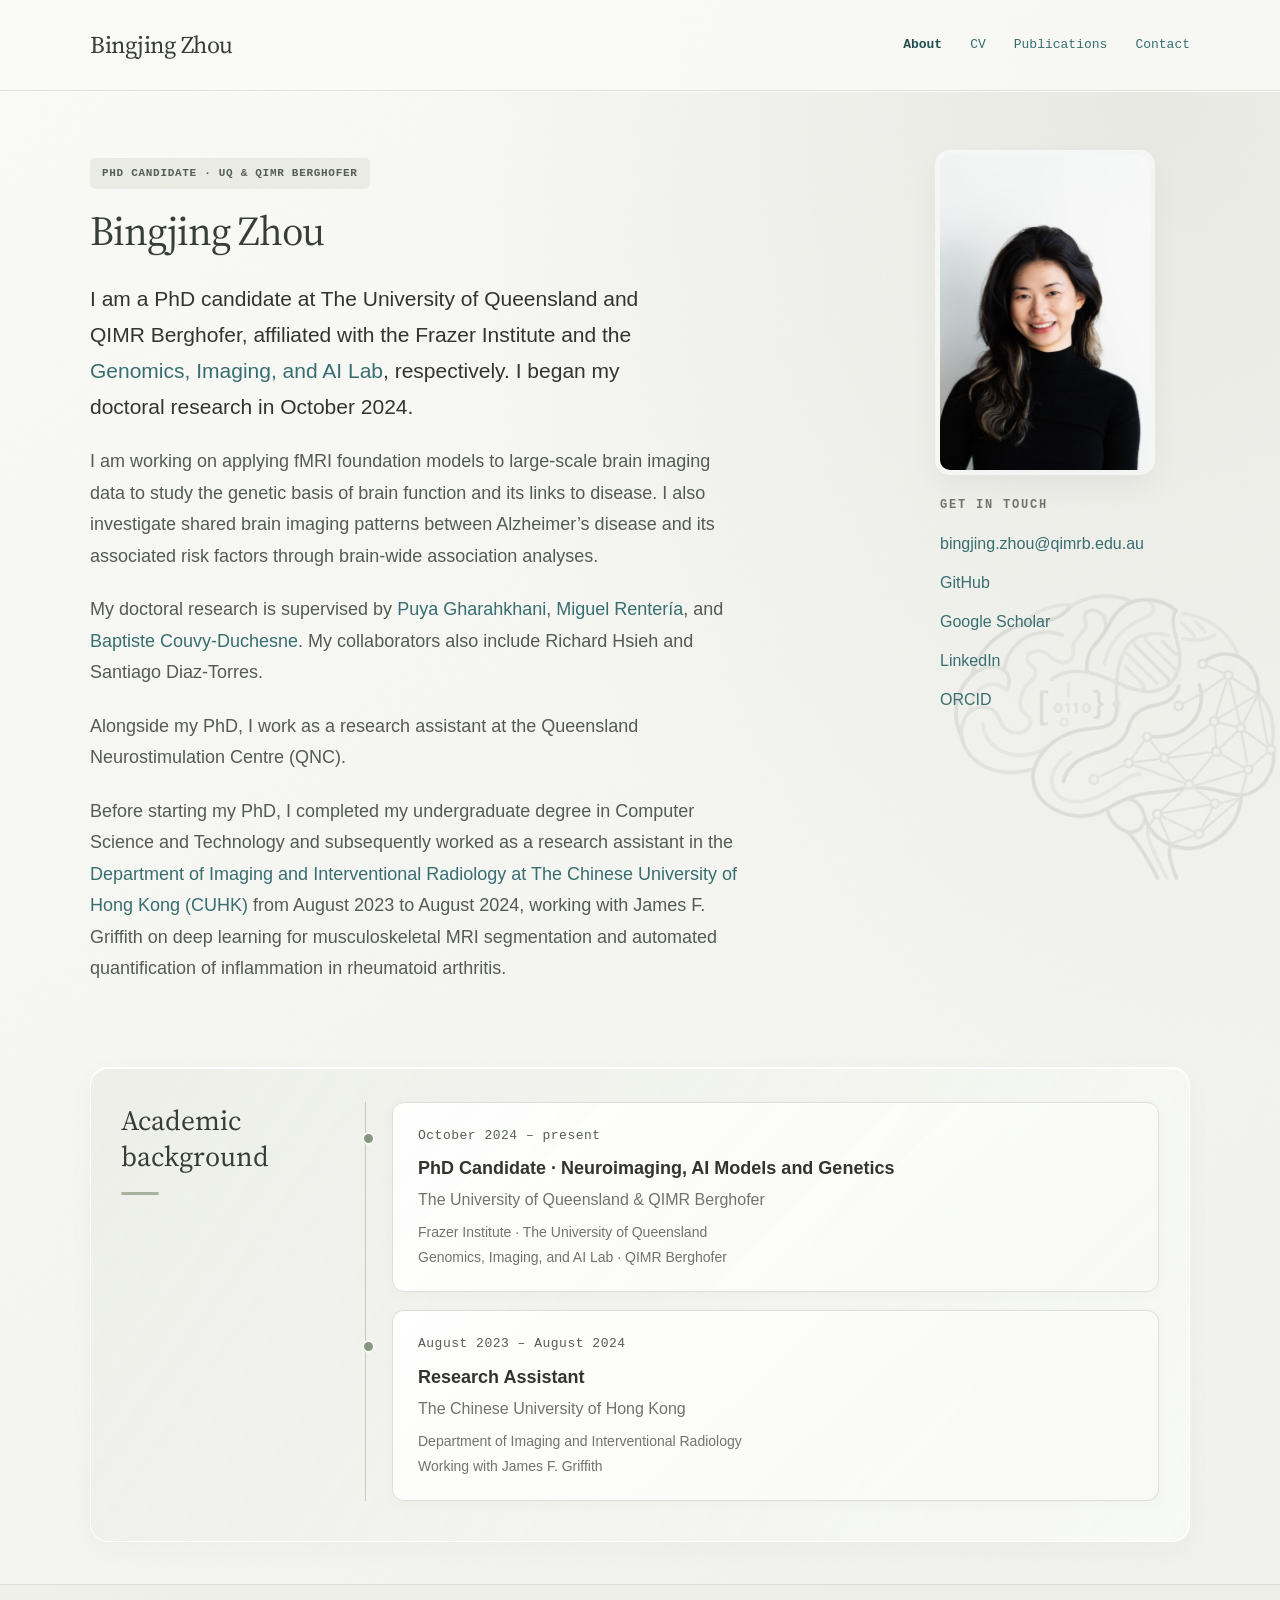
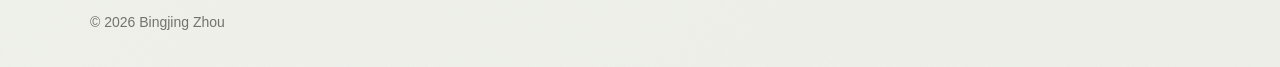
==== commit 935fccdc: "Increase background motif visibility" ====
--- a/index.html
+++ b/index.html
@@ -5,8 +5,8 @@
 <meta name="viewport" content="width=device-width, initial-scale=1">
 <title>Bingjing Zhou | Imaging Genetics &amp; AI | QIMR Berghofer</title>
 <meta name="description" content="Bingjing Zhou, PhD candidate at The University of Queensland and QIMR Berghofer. Academic background and contact information.">
-<link rel="icon" href="data:image/svg+xml,%3Csvg xmlns='http://www.w3.org/2000/svg' viewBox='0 0 32 32'%3E%3Crect width='32' height='32' rx='8' fill='%233d365d'/%3E%3Ctext x='16' y='23' text-anchor='middle' font-family='Georgia' font-size='23' fill='white'%3EB%3C/text%3E%3C/svg%3E">
-<link rel="stylesheet" href="site.css?v=20260914-transparent-motif">
+<link rel="icon" type="image/png" href="assets/omni-motif.png?v=20260914">
+<link rel="stylesheet" href="site.css?v=20260914-darker-motif">
 <link rel="preconnect" href="https://fonts.googleapis.com">
 <link rel="preconnect" href="https://fonts.gstatic.com" crossorigin>
 <link href="https://fonts.googleapis.com/css2?family=Source+Sans+3:wght@400;500;600&family=Source+Serif+4:wght@400;500&display=swap" rel="stylesheet">
--- a/site.css
+++ b/site.css
@@ -144,8 +144,8 @@
 .contact li a:hover{color:#214e50}
 
 /* Decorative research motif, softened into the paper background. */
-body::after{content:"";position:fixed;right:-55px;bottom:-50px;width:440px;height:440px;background:url("assets/omni-motif.png") center/contain no-repeat;filter:grayscale(1);mix-blend-mode:multiply;opacity:.09;pointer-events:none;z-index:-1}
-@media(max-width:740px){body::after{width:260px;height:260px;right:-60px;bottom:-35px;opacity:.06}}
+body::after{content:"";position:fixed;right:-55px;bottom:-50px;width:440px;height:440px;background:url("assets/omni-motif.png") center/contain no-repeat;filter:grayscale(1);mix-blend-mode:multiply;opacity:.15;pointer-events:none;z-index:-1}
+@media(max-width:740px){body::after{width:260px;height:260px;right:-60px;bottom:-35px;opacity:.10}}
 
 /* Give contact details room while keeping the email address intact. */
 .wrap{width:min(100% - 64px,1100px)}
